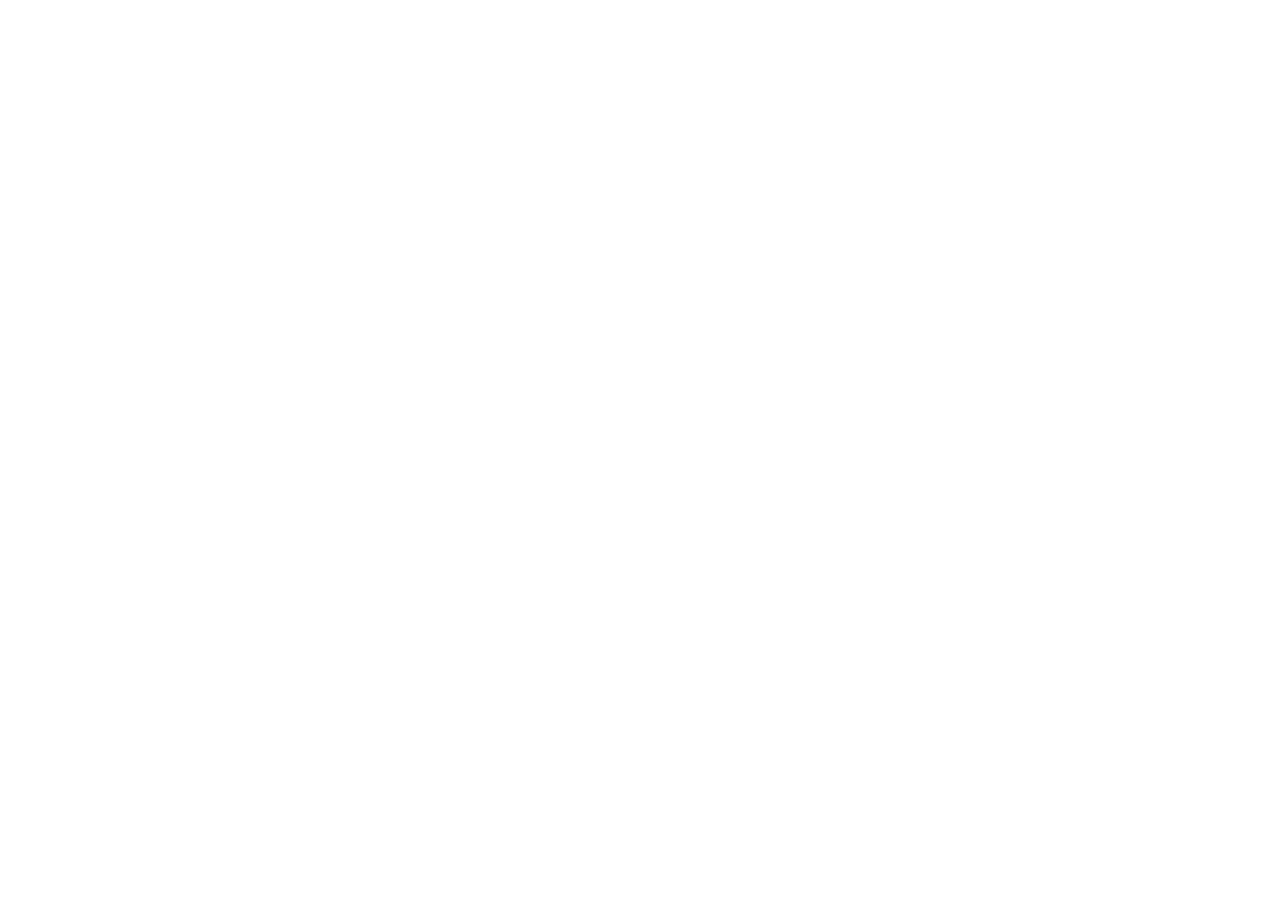
==== index.html @ d32818ec "Initial commit" ====
<!DOCTYPE html>
<html lang="ru">
<head>
	<meta charset="UTF-8">
	<meta name="viewport" content="width=device-width, initial-scale=1.0">
	<title>Veterinary Clinic</title>

	<link rel="stylesheet" href="css/normalize.css">
	<link rel="stylesheet" href="css/style.css">
	<!-- <link rel="stylesheet" href="css/style.min.css"> -->
</head>
<body class="body">
	

	<script src="js/script.js"></script>
</body>
</html>
---- css/style.css ----
/*fonts*/
@font-face {
    font-family: "Futura PT";
    src: url("../fonts/FuturaPT-Book.woff2") format("woff2"),
        url("../fonts/FuturaPT-Book.woff") format("woff");
    font-weight: 400;
    font-style: normal;
    font-display: swap;
}
@font-face {
    font-family: "Futura PT";
    src: url("../fonts/FuturaPT-Medium.woff2") format("woff2"),
        url("../fonts/FuturaPT-Medium.woff") format("woff");
    font-weight: 500;
    font-style: normal;
    font-display: swap;
}
@font-face {
    font-family: "Futura PT";
    src: url("../fonts/FuturaPT-Bold.woff2") format("woff2"),
        url("../fonts/FuturaPT-Bold.woff") format("woff");
    font-weight: 700;
    font-style: normal;
    font-display: swap;
}

/*general styles*/
.body {
	margin: 0;
	padding: 0;
	font-family: "Futura PT", "Arial", sans-serif;
	box-sizing: border-box;
}
*,
*::before,
*::after {
	box-sizing: inherit;
}
.container {
	max-width: 1350px;
	margin: 0 auto;
	padding: 0 20px;
}

/*body*/
---- css/style.min.css ----
/*minified css*/
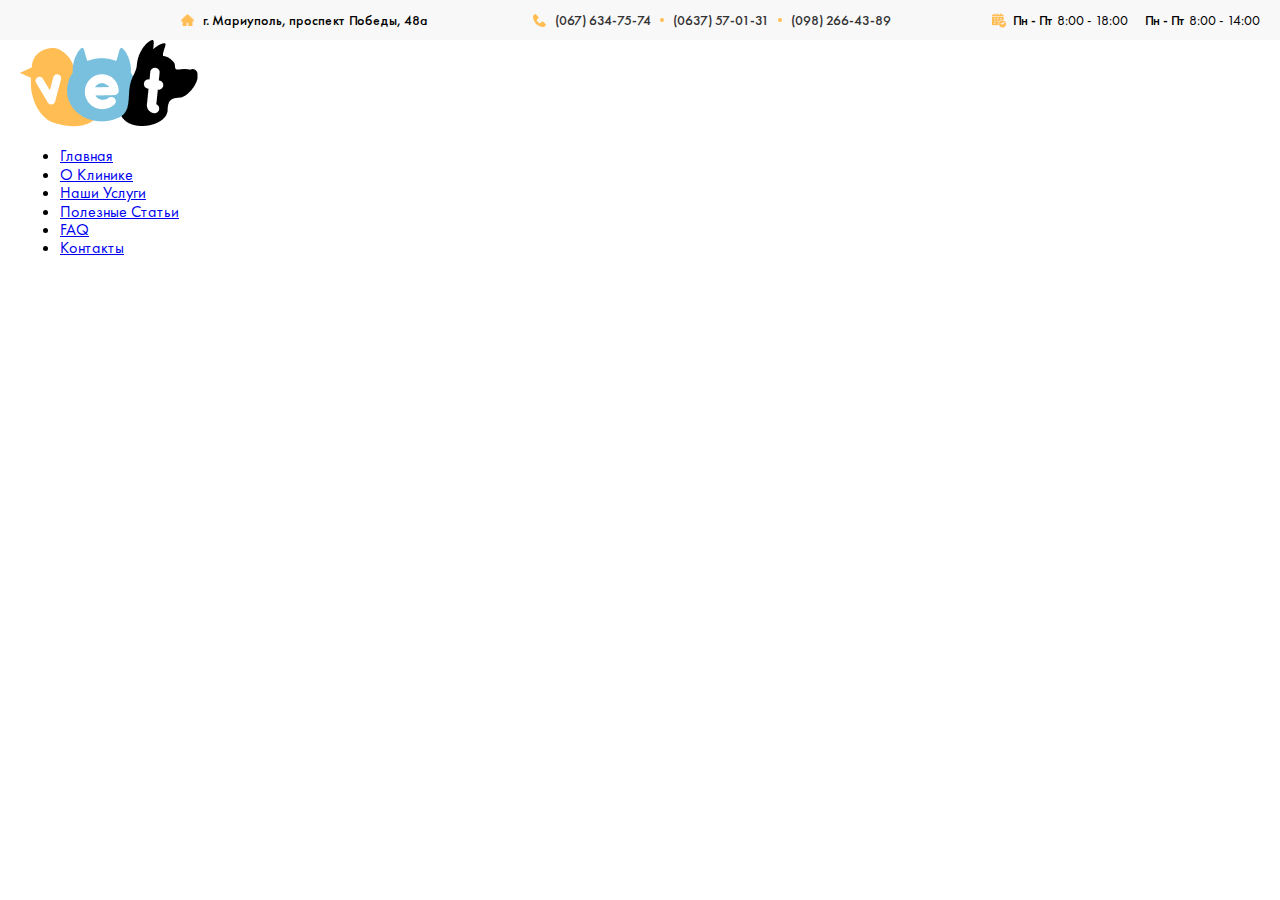
==== commit d3e0b841: "Add address section" ====
--- a/index.html
+++ b/index.html
@@ -10,7 +10,61 @@
 	<!-- <link rel="stylesheet" href="css/style.min.css"> -->
 </head>
 <body class="body">
-	
+	<header class="site-header">
+		<div class="site-header__address-work address-work">
+			<div class="container address-work__container">
+				<address class="address-work__address">г. Мариуполь, проспект Победы, 48а</address>
+				
+				<ul class="address-work__tel-list">
+					<li class="address-work__tel-item">
+						<a class="address-work__tel-link" href="tel:+0676347574">(067) 634-75-74</a>
+					</li>
+					<li class="address-work__tel-item">
+						<a class="address-work__tel-link" href="tel:+0637570131">(0637) 57-01-31</a>
+					</li>
+					<li class="address-work__tel-item">
+						<a class="address-work__tel-link" href="tel:+0982664389">(098) 266-43-89</a>
+					</li>
+				</ul><!-- End of address-work__tel-list -->
+
+				<div class="week-time-wrapper">
+					<p class="week-time"><span class="week">Пн - Пт</span> 8:00 - 18:00</p>
+					<p class="week-time"><span class="week">Пн - Пт</span> 8:00 - 14:00</p>
+				</div><!-- End of week-time-wrapper -->
+			</div><!-- End of container -->
+		</div><!-- End of address-work -->
+
+		<div class="site-nav">
+			<div class="container site-nav__container">
+				<div class="logo-wrapper logo">
+					<a class="logo__link" href="index.html">
+						<img class="logo__img" src="img/logo.png" srcset="img/logo.png 1x, img/logo@2x.png 2x" alt="Veterinary logo" width="178" height="87">
+					</a>
+				</div><!-- End of logo-wrapper -->
+
+				<ul class="header__list">
+					<li class="header__item">
+						<a class="header__link" href="#">Главная</a>
+					</li>
+					<li class="header__item">
+						<a class="header__link" href="#">О Клинике</a>
+					</li>
+					<li class="header__item">
+						<a class="header__link" href="#">Наши Услуги</a>
+					</li>
+					<li class="header__item">
+						<a class="header__link" href="#">Полезные Статьи</a>
+					</li>
+					<li class="header__item">
+						<a class="header__link" href="#">FAQ</a>
+					</li>
+					<li class="header__item">
+						<a class="header__link" href="#">Контакты</a>
+					</li>
+				</ul><!-- End of header__list -->
+			</div><!-- End of container -->
+		</div><!-- End of site-nav -->
+	</header><!-- End of site-header -->
 
 	<script src="js/script.js"></script>
 </body>
--- a/css/style.css
+++ b/css/style.css
@@ -25,6 +25,10 @@
 }
 
 /*general styles*/
+:root {
+	--main-yellow: #ffbd54;
+	--main-black: #333333;
+}
 .body {
 	margin: 0;
 	padding: 0;
@@ -39,7 +43,114 @@
 .container {
 	max-width: 1350px;
 	margin: 0 auto;
-	padding: 0 20px;
+	padding-left: 20px;
+	padding-right: 20px;
 }
 
-/*body*/+/*body*/
+.site-header__address-work {
+	background-color: #f9f8f8;
+}
+.address-work__container {
+	display: flex;
+	align-items: center;
+	justify-content: flex-end;
+	padding-top: 11px;
+	padding-bottom: 11px;
+}
+.address-work__address {
+	display: flex;
+	align-items: center;
+	margin-right: 105px;
+	font-style: normal;
+	font-size: 14px;
+	line-height: 18px;
+	font-weight: 500;
+}
+	.address-work__address::before {
+		content: "";
+		width: 13px;
+		height: 13px;
+		margin-right: 9px;
+		background-image: url("../img/home-icon.png");
+		background-repeat: no-repeat;
+		background-position: center;
+		-webkit-background-size: contain;
+		background-size: contain;
+	}
+.address-work__tel-list {
+	display: flex;
+	align-items: center;
+	padding: 0;
+	margin: 0;
+	margin-right: 100px;
+	list-style-type: none;
+}
+	.address-work__tel-list::before {
+		content: "";
+		width: 13px;
+		height: 13px;
+		margin-right: 9px;
+		background-image: url("../img/tel-icon.png");
+		background-repeat: no-repeat;
+		background-position: center;
+		-webkit-background-size: contain;
+		background-size: contain;
+	}
+.address-work__tel-item {
+	display: flex;
+	align-items: center;
+}
+	.address-work__tel-item:not(:last-child) {
+		margin-right: 9px;
+	}
+	.address-work__tel-item:nth-of-type(2)::before,
+	.address-work__tel-item:nth-of-type(3)::before {
+		content: "";
+		width: 4px;
+		height: 4px;
+		margin-right: 9px;
+		border-radius: 50%;
+		background-color: var(--main-yellow);
+	}
+.address-work__tel-link {
+	font-size: 14px;
+	line-height: 18px;
+	font-weight: 500;
+	color: var(--main-black);
+	text-decoration: none;
+}
+	.address-work__tel-link:hover {
+		color: var(--main-yellow);
+	}
+	.address-work__tel-link:active {
+		color: var(--main-black);
+		opacity: 0.5;
+	}
+.week-time-wrapper {
+	display: flex;
+	align-items: center;
+}
+	.week-time-wrapper::before {
+		content: "";
+		flex-shrink: 0;
+		width: 15px;
+		height: 15px;
+		margin-right: 7px;
+		background-image: url("../img/schedule.png");
+		background-repeat: no-repeat;
+		background-position: center;
+		-webkit-background-size: contain;
+		background-size: contain;
+	}
+.week-time {
+	margin: 0;
+	font-size: 14px;
+	line-height: 18px;
+}
+	.week-time:first-of-type {
+		margin-right: 17px;
+	}
+.week {
+	font-weight: 500;
+}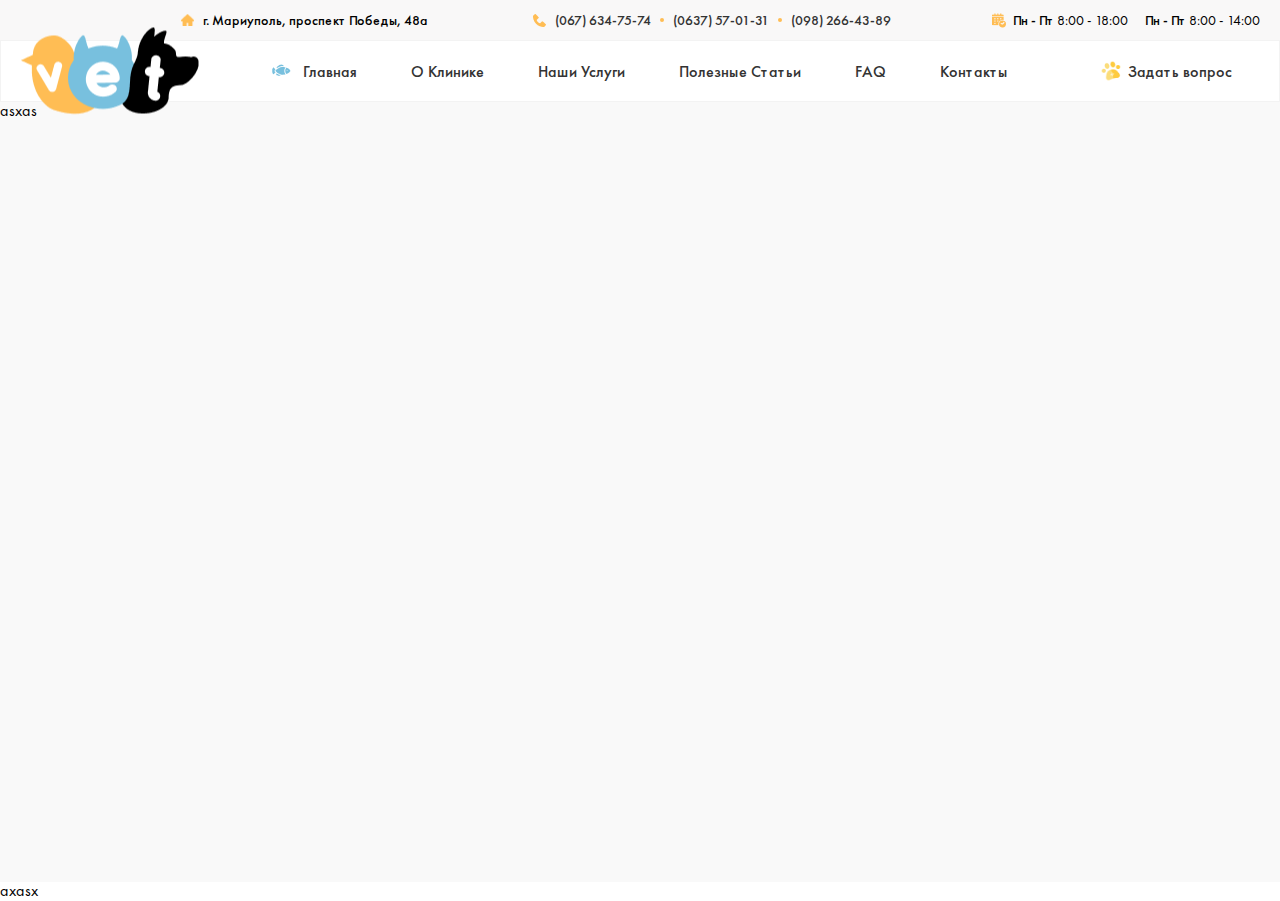
==== commit 9d33afba: "Add nav section" ====
--- a/index.html
+++ b/index.html
@@ -13,7 +13,7 @@
 	<header class="site-header">
 		<div class="site-header__address-work address-work">
 			<div class="container address-work__container">
-				<address class="address-work__address">г. Мариуполь, проспект Победы, 48а</address>
+				<address class="address-work__address header-address">г. Мариуполь, проспект Победы, 48а</address>
 				
 				<ul class="address-work__tel-list">
 					<li class="address-work__tel-item">
@@ -43,7 +43,7 @@
 				</div><!-- End of logo-wrapper -->
 
 				<ul class="header__list">
-					<li class="header__item">
+					<li class="header__item header__item--active">
 						<a class="header__link" href="#">Главная</a>
 					</li>
 					<li class="header__item">
@@ -62,10 +62,19 @@
 						<a class="header__link" href="#">Контакты</a>
 					</li>
 				</ul><!-- End of header__list -->
+
+				<a class="header__question" href="#">Задать вопрос</a>
 			</div><!-- End of container -->
 		</div><!-- End of site-nav -->
 	</header><!-- End of site-header -->
 
+	<main class="site-main">
+		asxas
+	</main><!-- End of site-main -->
+	
+	<footer class="site-footer">
+		axasx
+	</footer><!-- End of site-footer -->
 	<script src="js/script.js"></script>
 </body>
 </html>--- a/css/style.css
+++ b/css/style.css
@@ -28,8 +28,13 @@
 :root {
 	--main-yellow: #ffbd54;
 	--main-black: #333333;
+	--main-white: #ffffff;
+	height: 100%;
 }
 .body {
+	display: flex;
+	flex-direction: column;
+	height: 100%;
 	margin: 0;
 	padding: 0;
 	font-family: "Futura PT", "Arial", sans-serif;
@@ -48,6 +53,7 @@
 }
 
 /*body*/
+/*site-header*/
 .site-header__address-work {
 	background-color: #f9f8f8;
 }
@@ -81,6 +87,7 @@
 .address-work__tel-list {
 	display: flex;
 	align-items: center;
+	flex-wrap: wrap;
 	padding: 0;
 	margin: 0;
 	margin-right: 100px;
@@ -117,6 +124,7 @@
 	font-size: 14px;
 	line-height: 18px;
 	font-weight: 500;
+	white-space: nowrap;
 	color: var(--main-black);
 	text-decoration: none;
 }
@@ -130,6 +138,7 @@
 .week-time-wrapper {
 	display: flex;
 	align-items: center;
+	flex-wrap: wrap;
 }
 	.week-time-wrapper::before {
 		content: "";
@@ -147,10 +156,115 @@
 	margin: 0;
 	font-size: 14px;
 	line-height: 18px;
+	white-space: nowrap;
 }
 	.week-time:first-of-type {
 		margin-right: 17px;
 	}
 .week {
 	font-weight: 500;
+}
+
+/*site-nav*/
+.site-nav {
+	border: 1px solid #f3f3f3;
+	background-color: var(--main-white);
+}
+.site-nav__container {
+	display: flex;
+	justify-content: space-between;
+	align-items: center;
+}
+.logo {
+	position: relative;
+	flex-shrink: 0;
+	width: 184px;
+}
+.logo__link {
+	position: absolute;
+	top: 50%;
+	transform: translateY(-50%);
+}
+	.logo__link:hover {
+		opacity: 0.8;
+	}
+	.logo__link:active {
+		opacity: 0.5;
+	}
+.logo__img {
+	display: block;
+}
+.header__list {
+	display: flex;
+	flex-wrap: wrap;
+	align-items: center;
+	justify-content: center;
+	margin: 0;
+	margin-left: 15px;
+	margin-right: 15px;
+	padding: 0;
+	list-style-type: none;
+}
+	.header__item--active .header__link::before {
+		content: "";
+		width: 22px;
+		height: 22px;
+		margin-right: 12px;
+		background-image: url("../img/active-icon.png");
+		background-repeat: no-repeat;
+		-webkit-background-size: contain;
+		background-size: contain;
+		background-position: center;
+	}
+.header__link {
+	display: flex;
+	align-items: center;
+	padding: 19px 27px;
+	font-size: 16px;
+	line-height: 21px;
+	font-weight: 500;
+	color: var(--main-black);
+	text-decoration: none;
+}
+	.header__link:hover {
+		color: var(--main-black);
+		background-color: var(--main-yellow);
+	}
+	.header__link:active {
+		opacity: 0.5;
+	}
+.header__question {
+	display: flex;
+	align-items: center;
+	padding: 19px 27px;
+	font-size: 16px;
+	line-height: 21px;
+	font-weight: 500;
+	white-space: nowrap;
+	color: var(--main-black);
+	text-decoration: none;
+}
+	.header__question::before {
+		content: "";
+		width: 24px;
+		height: 22px;
+		margin-right: 5px;
+		background-image: url("../img/pet-foot-icon.png");
+		background-repeat: no-repeat;
+		-webkit-background-size: contain;
+		background-size: contain;
+		background-position: center;
+	}
+	.header__question:hover {
+		color: var(--main-white);
+		background-color: var(--main-black);
+	}
+	.header__question:active {
+		opacity: 0.5;
+	}
+
+/*site-main*/
+.site-main {
+	flex-grow: 1;
+	background-color: #f9f9f9;
 }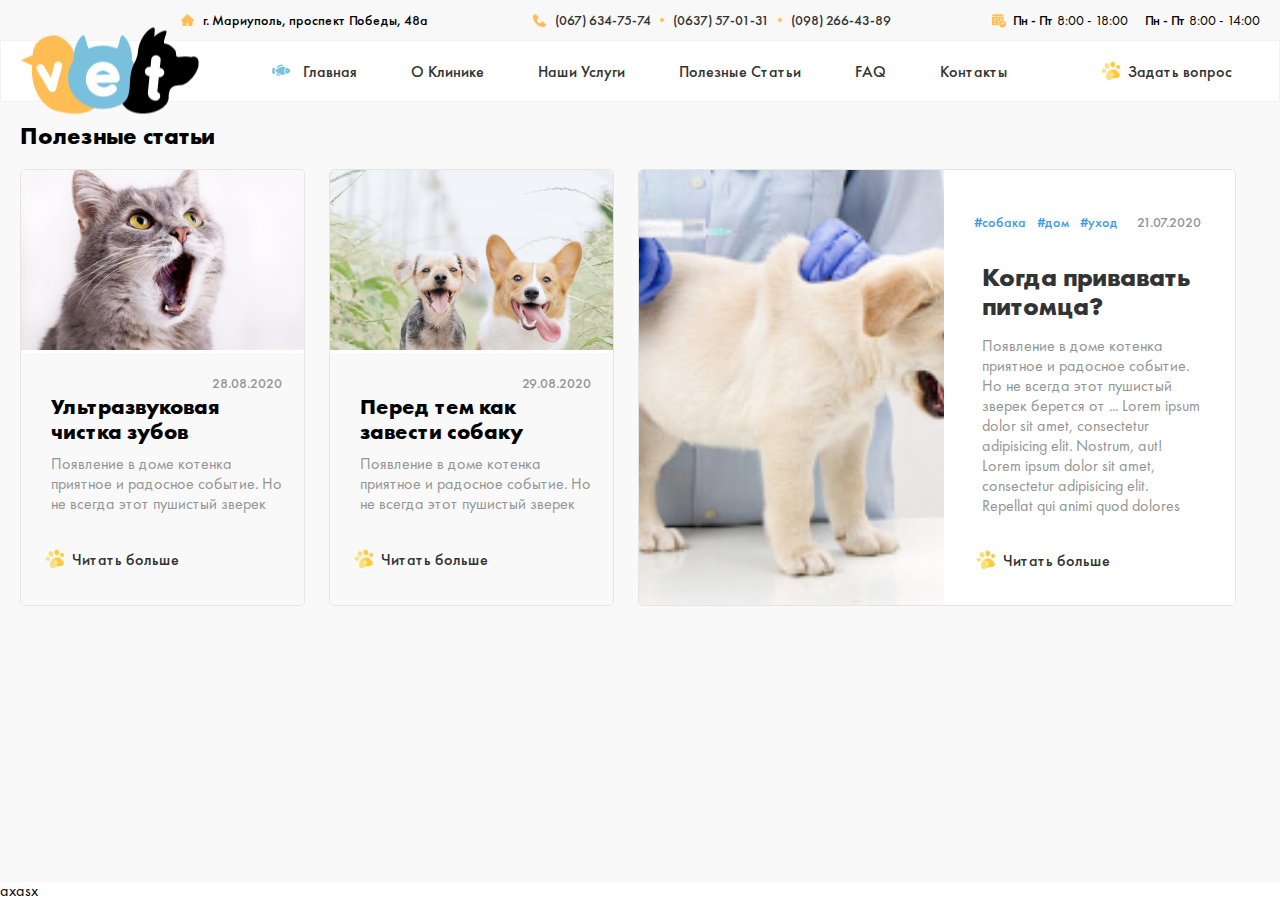
==== commit b152be93: "Add article section" ====
--- a/index.html
+++ b/index.html
@@ -69,12 +69,79 @@
 	</header><!-- End of site-header -->
 
 	<main class="site-main">
-		asxas
+		<div class="container">
+			<section class="news">
+				<h2 class="news__heading">Полезные статьи</h2>
+
+				<div class="news__wrapper">
+					<div class="news__box news__box--active1">
+						<div class="img-wrapper">
+							<img class="news__img" src="img/news-cat.jpg" srcset="img/news-cat.jpg 1x, img/news-cat@2x.jpg 2x" alt="News cat" width="305" height="180">
+						</div>
+
+						<article class="news__article article">
+							<h3 class="article__heading">Ультразвуковая чистка зубов</h3>
+							<div class="time-wrapper">
+								<div class="article__hash">
+									<a class="article__hash-link" href="#">#собака</a>
+									<a class="article__hash-link" href="#">#дом</a>
+									<a class="article__hash-link" href="#">#уход</a>
+								</div>
+								<time class="article__time" datetime="2020-08-28">28.08.2020</time>
+							</div>
+							<p class="article__text">Появление в доме котенка приятное и радосное событие. Но не всегда этот пушистый зверек берется от ... Lorem ipsum dolor sit amet, consectetur adipisicing elit. Nostrum, aut! Lorem ipsum dolor sit amet, consectetur adipisicing elit. Repellat qui animi quod dolores labore magni reprehenderit, error molestiae at, possimus porro perferendis iusto odit excepturi. Esse labore eligendi, dicta quidem at enim aliquid, quisquam veritatis magni minus a ipsum aperiam hic cum praesentium odit, iure repellat porro aut nulla ipsa rerum quia error amet accusamus. Corporis recusandae facilis animi aut praesentium at vero eaque fugit debitis unde, est? Perspiciatis atque error beatae possimus eveniet laboriosam quae sed facere, ratione corrupti.</p>
+							<a class="article__link" href="#">Читать больше</a>
+						</article>
+					</div><!-- End of news__box -->
+
+					<div class="news__box news__box--active1">
+						<div class="img-wrapper">
+							<img class="news__img" src="img/running-dogs.jpg" srcset="img/running-dogs.jpg 1x, img/running-dogs@2x.jpg 2x" alt="News cat" width="305" height="180">
+						</div>
+
+						<article class="news__article article">
+							<h3 class="article__heading">Перед тем как завести собаку</h3>
+							<div class="time-wrapper">
+								<div class="article__hash">
+									<a class="article__hash-link" href="#">#собака</a>
+									<a class="article__hash-link" href="#">#дом</a>
+									<a class="article__hash-link" href="#">#уход</a>
+								</div>
+								<time class="article__time" datetime="2020-08-29">29.08.2020</time>
+							</div>
+							<p class="article__text">Появление в доме котенка приятное и радосное событие. Но не всегда этот пушистый зверек берется от заводчиков, Бивают и ситуации когда животное находят на улице и дают ему теплый дом. И первым вопросом, который возникает у новых хозяев – как определить возраст котенка. Появление в доме котенка приятное и радосное событие.</p>
+							<a class="article__link" href="#">Читать больше</a>
+						</article>
+					</div><!-- End of news__box -->
+
+					<div class="news__box news__box--active">
+						<div class="img-wrapper">
+							<img class="news__img" src="img/yellow-puppy.jpg" srcset="img/yellow-puppy.jpg 1x, img/yellow-puppy@2x.jpg 2x" alt="News cat" width="305" height="180">
+						</div>
+
+						<article class="news__article article">
+							<h3 class="article__heading">Когда привавать питомца?</h3>
+							<div class="time-wrapper">
+								<div class="article__hash">
+									<a class="article__hash-link" href="#">#собака</a>
+									<a class="article__hash-link" href="#">#дом</a>
+									<a class="article__hash-link" href="#">#уход</a>
+								</div>
+								<time class="article__time" datetime="2020-07-21">21.07.2020</time>
+							</div>
+							<p class="article__text">Появление в доме котенка приятное и радосное событие. Но не всегда этот пушистый зверек берется от ... Lorem ipsum dolor sit amet, consectetur adipisicing elit. Nostrum, aut! Lorem ipsum dolor sit amet, consectetur adipisicing elit. Repellat qui animi quod dolores labore magni reprehenderit, error molestiae at, possimus porro perferendis iusto odit excepturi. Esse labore eligendi, dicta quidem at enim aliquid, quisquam veritatis magni minus a ipsum aperiam hic cum praesentium odit, iure repellat porro aut nulla ipsa rerum quia error amet accusamus. Corporis recusandae facilis animi aut praesentium at vero eaque fugit debitis unde, est? Perspiciatis atque error beatae possimus eveniet laboriosam quae sed facere, ratione corrupti.</p>
+							<a class="article__link" href="#">Читать больше</a>
+						</article>
+					</div><!-- End of news__box -->
+				</div><!-- End of news__wrapper -->
+			</section>
+		</div>
 	</main><!-- End of site-main -->
 	
 	<footer class="site-footer">
 		axasx
 	</footer><!-- End of site-footer -->
 	<script src="js/script.js"></script>
+
 </body>
 </html>--- a/css/style.css
+++ b/css/style.css
@@ -81,7 +81,6 @@
 		background-image: url("../img/home-icon.png");
 		background-repeat: no-repeat;
 		background-position: center;
-		-webkit-background-size: contain;
 		background-size: contain;
 	}
 .address-work__tel-list {
@@ -101,7 +100,6 @@
 		background-image: url("../img/tel-icon.png");
 		background-repeat: no-repeat;
 		background-position: center;
-		-webkit-background-size: contain;
 		background-size: contain;
 	}
 .address-work__tel-item {
@@ -149,7 +147,6 @@
 		background-image: url("../img/schedule.png");
 		background-repeat: no-repeat;
 		background-position: center;
-		-webkit-background-size: contain;
 		background-size: contain;
 	}
 .week-time {
@@ -212,7 +209,6 @@
 		margin-right: 12px;
 		background-image: url("../img/active-icon.png");
 		background-repeat: no-repeat;
-		-webkit-background-size: contain;
 		background-size: contain;
 		background-position: center;
 	}
@@ -251,7 +247,6 @@
 		margin-right: 5px;
 		background-image: url("../img/pet-foot-icon.png");
 		background-repeat: no-repeat;
-		-webkit-background-size: contain;
 		background-size: contain;
 		background-position: center;
 	}
@@ -267,4 +262,132 @@
 .site-main {
 	flex-grow: 1;
 	background-color: #f9f9f9;
+}
+
+/*news*/
+.news__wrapper {
+	display: flex;
+}
+.news__box {
+	display: flex;
+	flex-direction: column;
+	width: 305px;
+	margin-right: 24px;
+	background-color: var(--main-white);
+	border: 1px solid #e4e4e2;
+	border-radius: 5px;
+	overflow: hidden;
+}
+.news__img {
+	display: block;
+	width: 305px;
+	height: 180px;
+	object-fit: cover;
+	object-position: center center;
+}
+.news__article {
+	display: flex;
+	flex-direction: column;
+	padding: 21px 22px 35px;
+	background-color: #f9f9f9;
+}
+.time-wrapper {
+	order: -1;
+	display: flex;
+	align-items: center;
+	justify-content: space-between;
+}
+.article__hash-link {
+	display: none;
+	font-size: 14px;
+	line-height: 22px;
+	font-weight: 500;
+	color: #3d9cea;
+	text-decoration: none;
+	margin-right: 7px;
+}
+	.article__hash-link:last-child {
+		margin-right: 0;
+	}
+.article__time {
+	font-size: 14px;
+	line-height: 18px;
+	font-weight: 500;
+	color: #949494;
+}
+.article__heading	{
+	margin-top: 2px;
+	margin-bottom: 10px;
+	margin-left: 8px;
+	font-size: 22px;
+	line-height: 25px;
+	color: #000000;
+}
+.article__text {
+	max-height: 60px;
+	margin-top: 0;
+	margin-left: 8px;
+	margin-bottom: 34px;
+	font-size: 16px;
+	line-height: 20px;
+	color: #949494;
+	overflow: hidden;
+}
+.article__link {
+	display: flex;
+	align-items: center;
+	font-size: 16px;
+	line-height: 21px;
+	font-weight: 500;
+	color: var(--main-black);
+	text-decoration: none;
+}	
+	.article__link:hover {
+		color: var(--main-yellow);
+	}
+	.article__link:active {
+		opacity: 0.5;
+	}
+	.article__link::before {
+		content: "";
+		width: 24px;
+		height: 22px;
+		margin-right: 5px;
+		background-image: url("../img/pet-foot-icon.png");
+		background-repeat: no-repeat;
+		background-size: contain;
+		background-position: center;	
+	}
+
+/*active*/
+.img-wrapper {
+	width: 100%;
+	height: 100%;
+}
+.news__box--active {
+	flex-direction: row;
+	width: 640px;
+}
+.news__box--active .news__img {
+	display: block;
+	width: 305px;
+	height: 435px;
+}
+.news__box--active .article {
+	padding: 41px 34px 34px 30px;
+	background-color: var(--main-white);
+}
+.news__box--active .article__heading {
+	margin-top: 30px;
+	margin-bottom: 15px;
+	font-size: 26px;
+	line-height: 29px;
+	color: var(--main-black);
+}
+.news__box--active .article__hash-link {
+	display: inline-block;
+}
+.news__box--active .article__text {
+	max-height: 180px;
+	margin-bottom: 33px;
 }--- a/css/style.min.css
+++ b/css/style.min.css
@@ -1 +1,2 @@
-/*minified css*/+/*! normalize.css v8.0.1 | MIT License | github.com/necolas/normalize.css */html{line-height:1.15;-webkit-text-size-adjust:100%}body{margin:0}main{display:block}h1{font-size:2em;margin:.67em 0}hr{box-sizing:content-box;height:0;overflow:visible}pre{font-family:monospace,monospace;font-size:1em}a{background-color:transparent}abbr[title]{border-bottom:none;text-decoration:underline;text-decoration:underline dotted}b,strong{font-weight:bolder}code,kbd,samp{font-family:monospace,monospace;font-size:1em}small{font-size:80%}sub,sup{font-size:75%;line-height:0;position:relative;vertical-align:baseline}sub{bottom:-.25em}sup{top:-.5em}img{border-style:none}button,input,optgroup,select,textarea{font-family:inherit;font-size:100%;line-height:1.15;margin:0}button,input{overflow:visible}button,select{text-transform:none}[type=button],[type=reset],[type=submit],button{-webkit-appearance:button}[type=button]::-moz-focus-inner,[type=reset]::-moz-focus-inner,[type=submit]::-moz-focus-inner,button::-moz-focus-inner{border-style:none;padding:0}[type=button]:-moz-focusring,[type=reset]:-moz-focusring,[type=submit]:-moz-focusring,button:-moz-focusring{outline:1px dotted ButtonText}fieldset{padding:.35em .75em .625em}legend{box-sizing:border-box;color:inherit;display:table;max-width:100%;padding:0;white-space:normal}progress{vertical-align:baseline}textarea{overflow:auto}[type=checkbox],[type=radio]{box-sizing:border-box;padding:0}[type=number]::-webkit-inner-spin-button,[type=number]::-webkit-outer-spin-button{height:auto}[type=search]{-webkit-appearance:textfield;outline-offset:-2px}[type=search]::-webkit-search-decoration{-webkit-appearance:none}::-webkit-file-upload-button{-webkit-appearance:button;font:inherit}details{display:block}summary{display:list-item}template{display:none}[hidden]{display:none}
+@font-face{font-family:"Futura PT";src:url(../fonts/FuturaPT-Book.woff2) format("woff2"),url(../fonts/FuturaPT-Book.woff) format("woff");font-weight:400;font-style:normal;font-display:swap}@font-face{font-family:"Futura PT";src:url(../fonts/FuturaPT-Medium.woff2) format("woff2"),url(../fonts/FuturaPT-Medium.woff) format("woff");font-weight:500;font-style:normal;font-display:swap}@font-face{font-family:"Futura PT";src:url(../fonts/FuturaPT-Bold.woff2) format("woff2"),url(../fonts/FuturaPT-Bold.woff) format("woff");font-weight:700;font-style:normal;font-display:swap}:root{--main-yellow:#ffbd54;--main-black:#333333;--main-white:#ffffff;height:100%}.body{display:flex;flex-direction:column;height:100%;margin:0;padding:0;font-family:"Futura PT",Arial,sans-serif;box-sizing:border-box}*,::after,::before{box-sizing:inherit}.container{max-width:1350px;margin:0 auto;padding-left:20px;padding-right:20px}.site-header__address-work{background-color:#f9f8f8}.address-work__container{display:flex;align-items:center;justify-content:flex-end;padding-top:11px;padding-bottom:11px}.address-work__address{display:flex;align-items:center;margin-right:105px;font-style:normal;font-size:14px;line-height:18px;font-weight:500}.address-work__address::before{content:"";width:13px;height:13px;margin-right:9px;background-image:url(../img/home-icon.png);background-repeat:no-repeat;background-position:center;-webkit-background-size:contain;background-size:contain}.address-work__tel-list{display:flex;align-items:center;flex-wrap:wrap;padding:0;margin:0;margin-right:100px;list-style-type:none}.address-work__tel-list::before{content:"";width:13px;height:13px;margin-right:9px;background-image:url(../img/tel-icon.png);background-repeat:no-repeat;background-position:center;-webkit-background-size:contain;background-size:contain}.address-work__tel-item{display:flex;align-items:center}.address-work__tel-item:not(:last-child){margin-right:9px}.address-work__tel-item:nth-of-type(2)::before,.address-work__tel-item:nth-of-type(3)::before{content:"";width:4px;height:4px;margin-right:9px;border-radius:50%;background-color:var(--main-yellow)}.address-work__tel-link{font-size:14px;line-height:18px;font-weight:500;white-space:nowrap;color:var(--main-black);text-decoration:none}.address-work__tel-link:hover{color:var(--main-yellow)}.address-work__tel-link:active{color:var(--main-black);opacity:.5}.week-time-wrapper{display:flex;align-items:center;flex-wrap:wrap}.week-time-wrapper::before{content:"";flex-shrink:0;width:15px;height:15px;margin-right:7px;background-image:url(../img/schedule.png);background-repeat:no-repeat;background-position:center;-webkit-background-size:contain;background-size:contain}.week-time{margin:0;font-size:14px;line-height:18px;white-space:nowrap}.week-time:first-of-type{margin-right:17px}.week{font-weight:500}.site-nav{border:1px solid #f3f3f3;background-color:var(--main-white)}.site-nav__container{display:flex;justify-content:space-between;align-items:center}.logo{position:relative;flex-shrink:0;width:184px}.logo__link{position:absolute;top:50%;transform:translateY(-50%)}.logo__link:hover{opacity:.8}.logo__link:active{opacity:.5}.logo__img{display:block}.header__list{display:flex;flex-wrap:wrap;align-items:center;justify-content:center;margin:0;margin-left:15px;margin-right:15px;padding:0;list-style-type:none}.header__item--active .header__link::before{content:"";width:22px;height:22px;margin-right:12px;background-image:url(../img/active-icon.png);background-repeat:no-repeat;-webkit-background-size:contain;background-size:contain;background-position:center}.header__link{display:flex;align-items:center;padding:19px 27px;font-size:16px;line-height:21px;font-weight:500;color:var(--main-black);text-decoration:none}.header__link:hover{color:var(--main-black);background-color:var(--main-yellow)}.header__link:active{opacity:.5}.header__question{display:flex;align-items:center;padding:19px 27px;font-size:16px;line-height:21px;font-weight:500;white-space:nowrap;color:var(--main-black);text-decoration:none}.header__question::before{content:"";width:24px;height:22px;margin-right:5px;background-image:url(../img/pet-foot-icon.png);background-repeat:no-repeat;-webkit-background-size:contain;background-size:contain;background-position:center}.header__question:hover{color:var(--main-white);background-color:var(--main-black)}.header__question:active{opacity:.5}.site-main{flex-grow:1;background-color:#f9f9f9}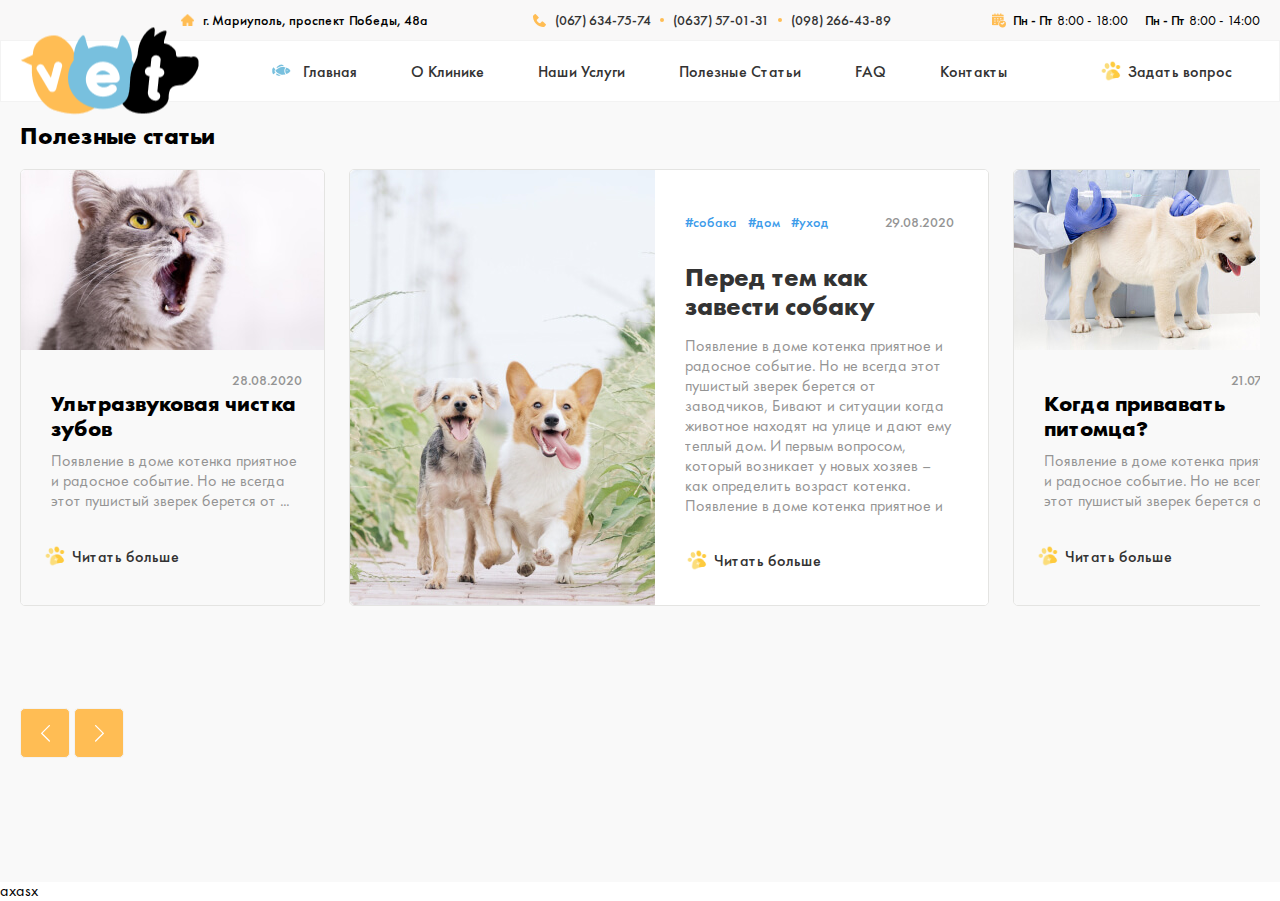
==== commit 679c2f59: "Add buttons" ====
--- a/index.html
+++ b/index.html
@@ -94,7 +94,7 @@
 						</article>
 					</div><!-- End of news__box -->
 
-					<div class="news__box news__box--active1">
+					<div class="news__box news__box--active">
 						<div class="img-wrapper">
 							<img class="news__img" src="img/running-dogs.jpg" srcset="img/running-dogs.jpg 1x, img/running-dogs@2x.jpg 2x" alt="News cat" width="305" height="180">
 						</div>
@@ -114,7 +114,7 @@
 						</article>
 					</div><!-- End of news__box -->
 
-					<div class="news__box news__box--active">
+					<div class="news__box news__box--active1">
 						<div class="img-wrapper">
 							<img class="news__img" src="img/yellow-puppy.jpg" srcset="img/yellow-puppy.jpg 1x, img/yellow-puppy@2x.jpg 2x" alt="News cat" width="305" height="180">
 						</div>
@@ -134,7 +134,16 @@
 						</article>
 					</div><!-- End of news__box -->
 				</div><!-- End of news__wrapper -->
-			</section>
+
+				<div class="buttons-wrapper">
+					<button class="button-left">
+						<span class="left-arrow"></span>
+					</button>
+					<button class="button-right">
+						<span class="right-arrow"></span>
+					</button>
+				</div>
+			</section><!-- End of news -->
 		</div>
 	</main><!-- End of site-main -->
 	
--- a/css/style.css
+++ b/css/style.css
@@ -267,8 +267,10 @@
 /*news*/
 .news__wrapper {
 	display: flex;
+	overflow-x: hidden;
 }
 .news__box {
+	flex-shrink: 0;
 	display: flex;
 	flex-direction: column;
 	width: 305px;
@@ -288,6 +290,7 @@
 .news__article {
 	display: flex;
 	flex-direction: column;
+	height: 100%;
 	padding: 21px 22px 35px;
 	background-color: #f9f9f9;
 }
@@ -358,11 +361,50 @@
 		background-size: contain;
 		background-position: center;	
 	}
+.buttons-wrapper {
+	margin-top: 102px;
+}
+.button-left,
+.button-right {
+	padding: 0;
+	background-color: transparent;
+	border: none;
+}
+.left-arrow,
+.right-arrow {
+	display: flex;
+	align-items: center;
+	justify-content: center;
+	width: 50px;
+	height: 50px;
+	background-color: #ffbd54;
+	border: 1px solid #f3f3f3;
+	border-radius: 5px;
+}
+	.left-arrow::before {
+		content: "";
+		width: 9px;
+		height: 17px;
+		background-image: url("../img/arrow-left.svg");
+		background-repeat: no-repeat;
+		background-position: center;
+		-webkit-background-size: contain;
+		background-size: contain;
+	}
+	.right-arrow::before {
+		content: "";
+		width: 9px;
+		height: 17px;
+		background-image: url("../img/arrow-right.svg");
+		background-repeat: no-repeat;
+		background-position: center;
+		-webkit-background-size: contain;
+		background-size: contain;
+	}
 
 /*active*/
 .img-wrapper {
 	width: 100%;
-	height: 100%;
 }
 .news__box--active {
 	flex-direction: row;
@@ -380,6 +422,7 @@
 .news__box--active .article__heading {
 	margin-top: 30px;
 	margin-bottom: 15px;
+	margin-left: 0;
 	font-size: 26px;
 	line-height: 29px;
 	color: var(--main-black);
@@ -389,5 +432,6 @@
 }
 .news__box--active .article__text {
 	max-height: 180px;
+	margin-left: 0;
 	margin-bottom: 33px;
 }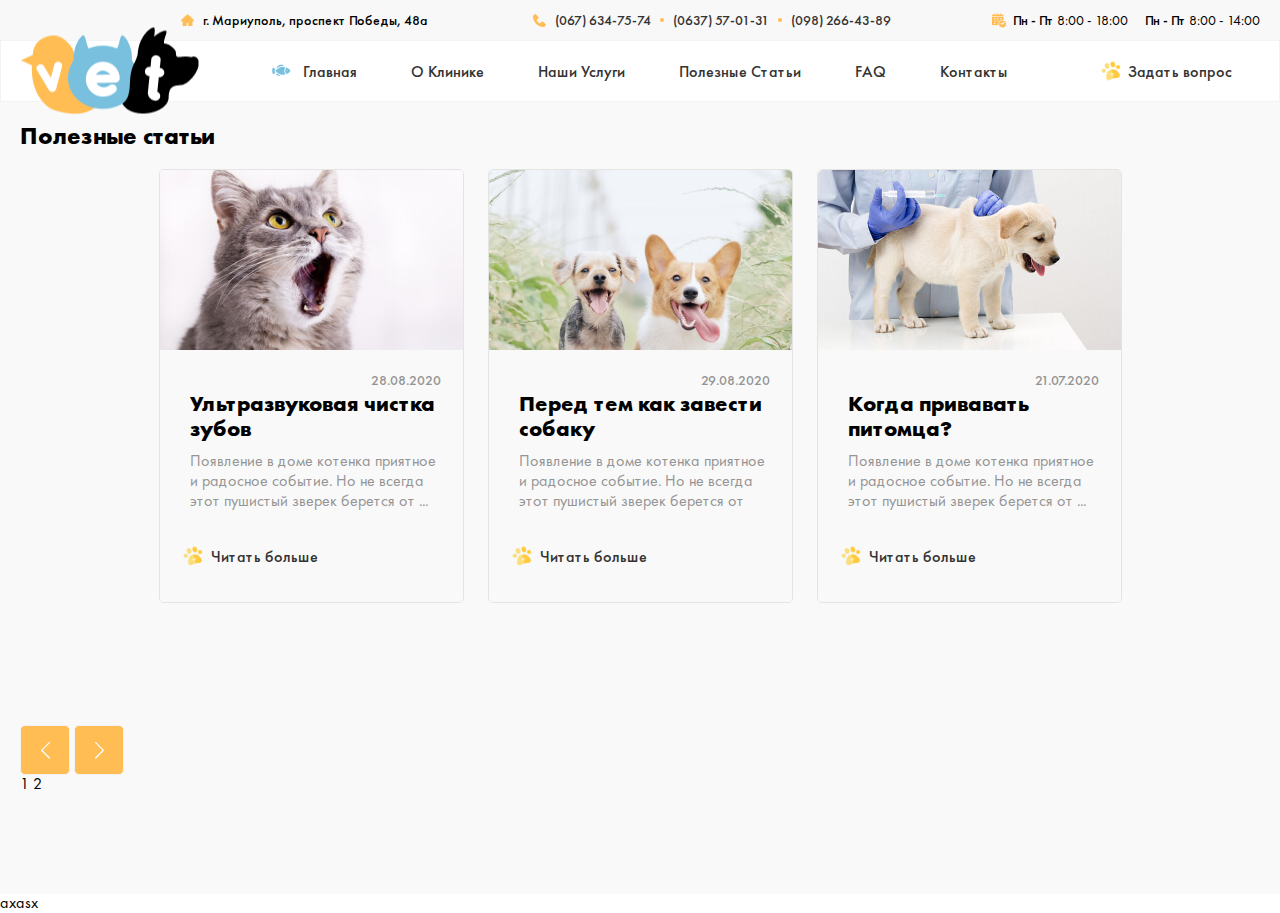
==== commit 0b6eccaf: "Make news list responsive" ====
--- a/index.html
+++ b/index.html
@@ -94,7 +94,7 @@
 						</article>
 					</div><!-- End of news__box -->
 
-					<div class="news__box news__box--active">
+					<div class="news__box news__box--active1">
 						<div class="img-wrapper">
 							<img class="news__img" src="img/running-dogs.jpg" srcset="img/running-dogs.jpg 1x, img/running-dogs@2x.jpg 2x" alt="News cat" width="305" height="180">
 						</div>
@@ -142,7 +142,14 @@
 					<button class="button-right">
 						<span class="right-arrow"></span>
 					</button>
+					
+					<div class="numbers">
+						<span class="numbers__first">1</span>
+
+						<span class="numbers__first">2</span>
+					</div>
 				</div>
+
 			</section><!-- End of news -->
 		</div>
 	</main><!-- End of site-main -->
--- a/css/style.css
+++ b/css/style.css
@@ -261,13 +261,17 @@
 /*site-main*/
 .site-main {
 	flex-grow: 1;
+	padding-bottom: 100px;
 	background-color: #f9f9f9;
 }
 
 /*news*/
 .news__wrapper {
 	display: flex;
-	overflow-x: hidden;
+	flex-wrap: wrap;
+	justify-content: center;
+	margin-right: -24px;
+	/*overflow-x: hidden;*/
 }
 .news__box {
 	flex-shrink: 0;
@@ -275,6 +279,7 @@
 	flex-direction: column;
 	width: 305px;
 	margin-right: 24px;
+	margin-bottom: 20px;
 	background-color: var(--main-white);
 	border: 1px solid #e4e4e2;
 	border-radius: 5px;
@@ -309,6 +314,12 @@
 	text-decoration: none;
 	margin-right: 7px;
 }
+	.article__hash-link:hover {
+		color: var(--main-yellow);
+	}
+	.article__hash-link:active {
+		opacity: 0.5;
+	}
 	.article__hash-link:last-child {
 		margin-right: 0;
 	}
@@ -369,7 +380,17 @@
 	padding: 0;
 	background-color: transparent;
 	border: none;
-}
+	cursor: pointer;
+}
+	.button-left:hover,
+	.button-right:hover {
+		box-shadow: 0px 4px 4px rgba(0, 0, 0, 0.1);
+	}
+	.button-left:active,
+	.button-right:active {
+		opacity: 0.5;
+		box-shadow: 0px 4px 4px rgba(0, 0, 0, 0.1);
+	}
 .left-arrow,
 .right-arrow {
 	display: flex;
@@ -434,4 +455,40 @@
 	max-height: 180px;
 	margin-left: 0;
 	margin-bottom: 33px;
+}
+
+/*responsive*/
+@media only screen and (max-width: 900px) {
+	.news__wrapper {
+		justify-content: center;
+	}
+	.news__box {
+		flex-direction: row;
+		width: 640px;
+		margin-left: 10px;
+		margin-right: 10px;
+	}
+	.news__img {
+		width: 305px;
+		height: 255px;
+		object-fit: cover;
+	}
+}
+
+@media only screen and (max-width: 700px) {
+	.news__box {
+		width: 550px;
+	}
+}
+
+@media only screen and (max-width: 600px) {
+	.news__box {
+		flex-direction: column;
+		width: 305px;
+	}
+	.news__img {
+		width: 305px;
+		height: 180px;
+		object-fit: cover;
+	}
 }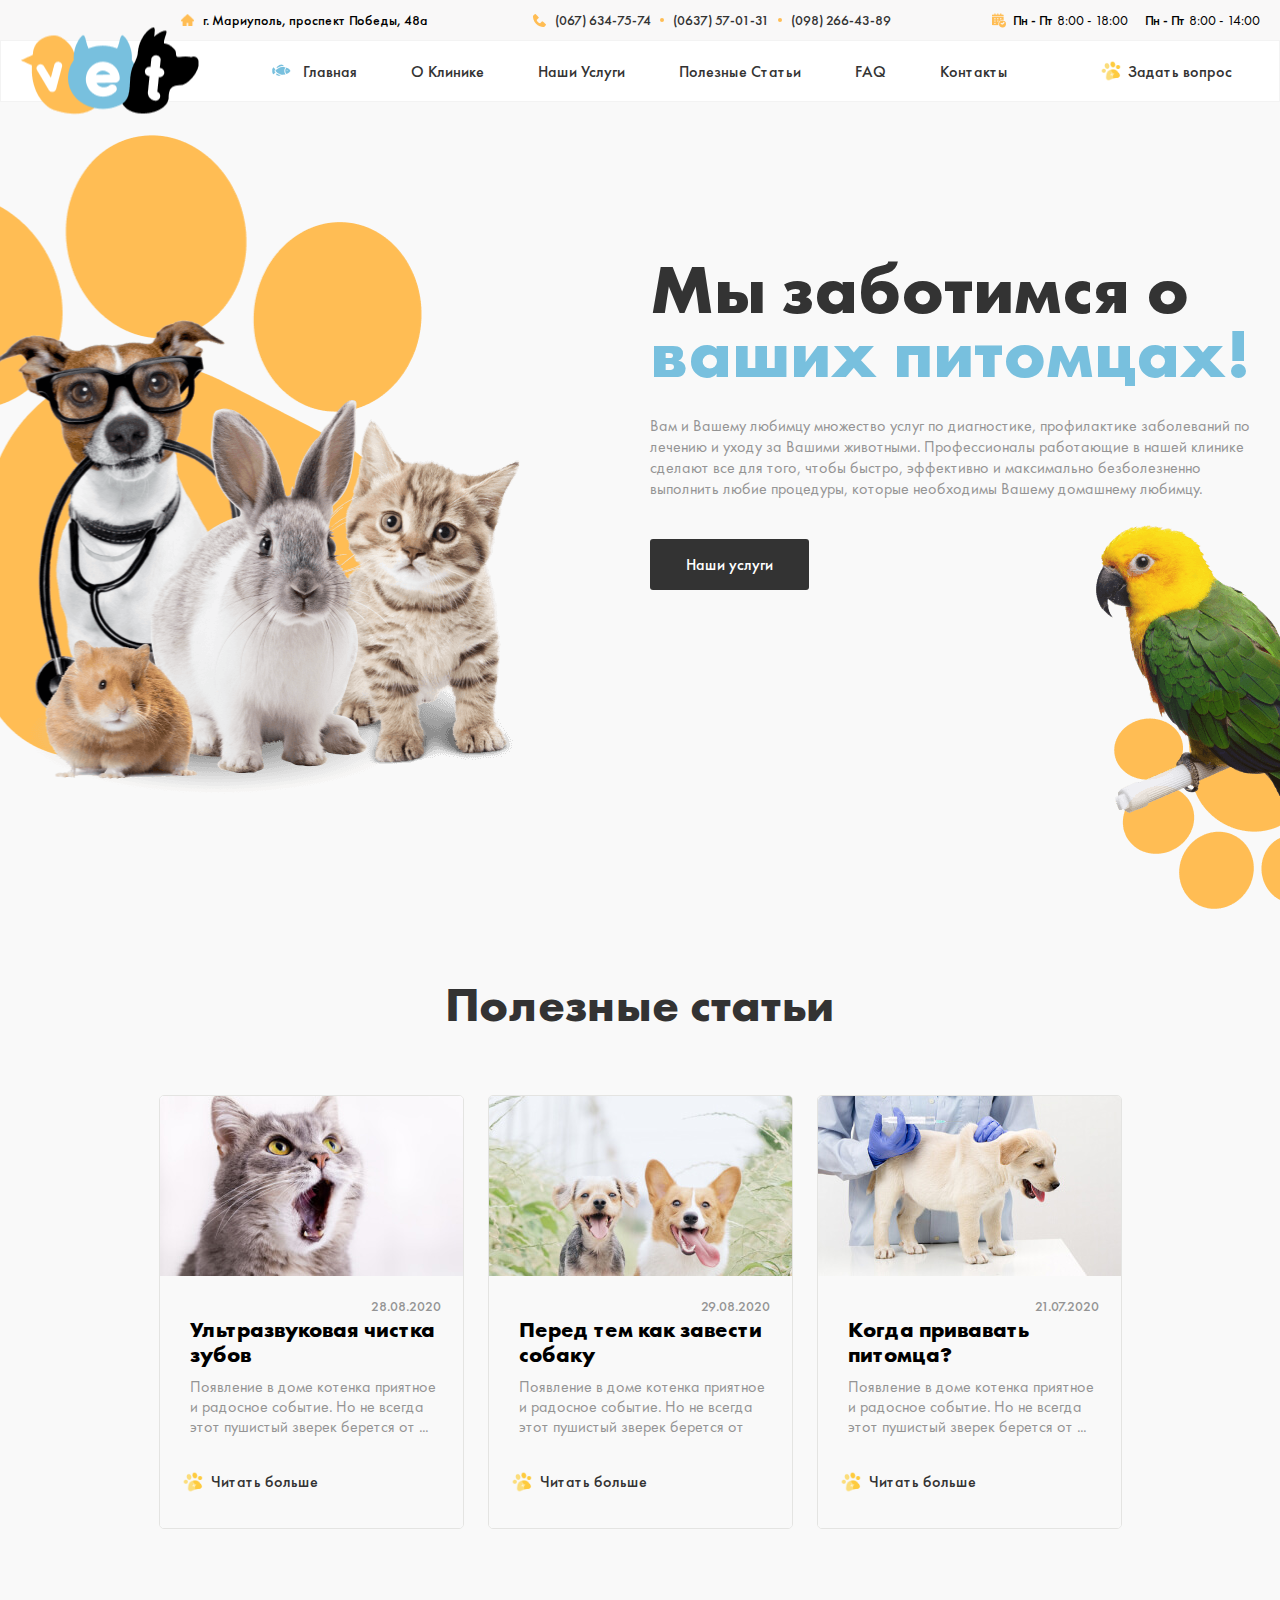
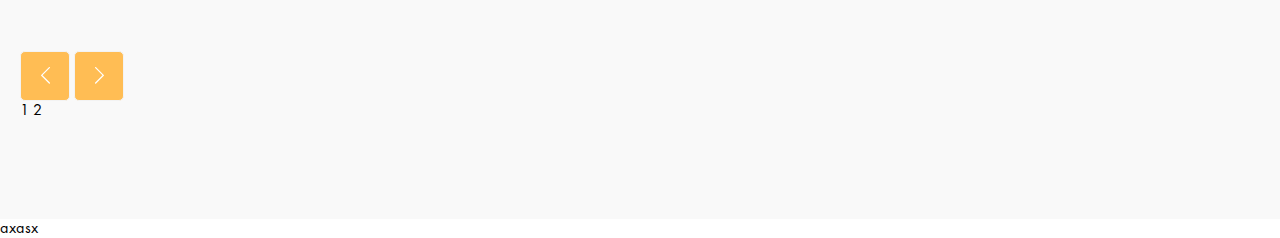
==== commit 5f5d842f: "Add hero section, make navbar responsive" ====
--- a/index.html
+++ b/index.html
@@ -16,13 +16,13 @@
 				<address class="address-work__address header-address">г. Мариуполь, проспект Победы, 48а</address>
 				
 				<ul class="address-work__tel-list">
-					<li class="address-work__tel-item">
+					<li class="address-work__tel-item address-work__tel-item-dot">
 						<a class="address-work__tel-link" href="tel:+0676347574">(067) 634-75-74</a>
 					</li>
-					<li class="address-work__tel-item">
+					<li class="address-work__tel-item address-work__tel-item-dot">
 						<a class="address-work__tel-link" href="tel:+0637570131">(0637) 57-01-31</a>
 					</li>
-					<li class="address-work__tel-item">
+					<li class="address-work__tel-item address-work__tel-item-dot">
 						<a class="address-work__tel-link" href="tel:+0982664389">(098) 266-43-89</a>
 					</li>
 				</ul><!-- End of address-work__tel-list -->
@@ -41,27 +41,32 @@
 						<img class="logo__img" src="img/logo.png" srcset="img/logo.png 1x, img/logo@2x.png 2x" alt="Veterinary logo" width="178" height="87">
 					</a>
 				</div><!-- End of logo-wrapper -->
-
-				<ul class="header__list">
-					<li class="header__item header__item--active">
-						<a class="header__link" href="#">Главная</a>
-					</li>
-					<li class="header__item">
-						<a class="header__link" href="#">О Клинике</a>
-					</li>
-					<li class="header__item">
-						<a class="header__link" href="#">Наши Услуги</a>
-					</li>
-					<li class="header__item">
-						<a class="header__link" href="#">Полезные Статьи</a>
-					</li>
-					<li class="header__item">
-						<a class="header__link" href="#">FAQ</a>
-					</li>
-					<li class="header__item">
-						<a class="header__link" href="#">Контакты</a>
-					</li>
-				</ul><!-- End of header__list -->
+				
+				<div class="navigation-list">
+					<button class="navigation-list__button burger">
+						<span class="burger__img"></span>
+					</button>
+					<ul class="header__list">
+						<li class="header__item header__item--active">
+							<a class="header__link" href="#">Главная</a>
+						</li>
+						<li class="header__item">
+							<a class="header__link" href="#">О Клинике</a>
+						</li>
+						<li class="header__item">
+							<a class="header__link" href="#">Наши Услуги</a>
+						</li>
+						<li class="header__item">
+							<a class="header__link" href="#">Полезные Статьи</a>
+						</li>
+						<li class="header__item">
+							<a class="header__link" href="#">FAQ</a>
+						</li>
+						<li class="header__item">
+							<a class="header__link" href="#">Контакты</a>
+						</li>
+					</ul><!-- End of header__list -->
+				</div>
 
 				<a class="header__question" href="#">Задать вопрос</a>
 			</div><!-- End of container -->
@@ -69,6 +74,16 @@
 	</header><!-- End of site-header -->
 
 	<main class="site-main">
+		<section class="hero">
+			<div class="container hero__container">
+				<div class="hero__inner">
+					<h1 class="hero__heading">Мы заботимся о <span class="blue-text">ваших питомцах!</span></h1>
+					<p class="hero__text">Вам и Вашему любимцу множество услуг по диагностике, профилактике заболеваний по лечению и уходу за Вашими животными. Профессионалы работающие в нашей клинике сделают все для того, чтобы быстро, эффективно и максимально безболезненно выполнить любие процедуры, которые необходимы Вашему домашнему любимцу.</p>
+					<a class="hero__link button button--dark" href="#services">Наши услуги</a>
+				</div>
+			</div>
+		</section><!-- End of hero -->
+
 		<div class="container">
 			<section class="news">
 				<h2 class="news__heading">Полезные статьи</h2>
--- a/css/style.css
+++ b/css/style.css
@@ -51,6 +51,28 @@
 	padding-left: 20px;
 	padding-right: 20px;
 }
+.blue-text {
+	color: #78c0de;
+}
+.button {
+	padding: 15px 36px;
+	font-size: 16px;
+	line-height: 21px;
+	font-weight: 500;
+	text-decoration: none;
+	border-radius: 3px;
+}
+.button--dark {
+	color: var(--main-white);
+	background-color: var(--main-black);
+}
+	.button--dark:hover {
+		color: var(--main-black);
+		background-color: var(--main-yellow);
+	}
+	.button--dark:active {
+		opacity: 0.5;
+	}
 
 /*body*/
 /*site-header*/
@@ -109,8 +131,7 @@
 	.address-work__tel-item:not(:last-child) {
 		margin-right: 9px;
 	}
-	.address-work__tel-item:nth-of-type(2)::before,
-	.address-work__tel-item:nth-of-type(3)::before {
+	.address-work__tel-item-dot::before {
 		content: "";
 		width: 4px;
 		height: 4px;
@@ -118,6 +139,9 @@
 		border-radius: 50%;
 		background-color: var(--main-yellow);
 	}
+	.address-work__tel-item-dot:first-child::before {
+		display: none;
+	}
 .address-work__tel-link {
 	font-size: 14px;
 	line-height: 18px;
@@ -190,6 +214,26 @@
 	}
 .logo__img {
 	display: block;
+}
+.navigation-list {
+	position: relative;
+}
+.burger {
+	display: none;
+	padding: 0;
+	background-color: transparent;
+	border: none;
+	cursor: pointer;
+}
+.burger__img {
+	display: flex;
+	width: 24px;
+	height: 24px;
+	background-image: url("../img/menu.svg");
+	-webkit-background-size: contain;
+	background-size: contain;
+	background-repeat: no-repeat;
+	background-position: center;
 }
 .header__list {
 	display: flex;
@@ -265,13 +309,51 @@
 	background-color: #f9f9f9;
 }
 
+/*hero*/
+.hero {
+	background-image: url("../img/hero-bg-left.png"), url("../img/hero-bg-right.png");
+	background-repeat: no-repeat;
+	-webkit-background-size: 823px 835px, 350px 430px;
+	background-size: 823px 835px, 350px 430px;
+	background-position: left calc(50% - 500px) top -100px, right calc(50% - 600px) bottom;
+}
+.hero__container {
+	display: flex;
+	justify-content: flex-end;
+}
+.hero__inner {
+	width: 610px;
+	padding-top: 155px;
+	padding-bottom: 380px;
+}
+.hero__heading {
+	margin: 0;
+	margin-bottom: 30px;
+	font-size: 70px;
+	line-height: 64px;
+	color: var(--main-black);
+}
+.hero__text {
+	margin: 0;
+	margin-bottom: 55px;
+	font-size: 16px;
+	line-height: 21px;
+	color: #949494;
+}
+
 /*news*/
 .news__wrapper {
 	display: flex;
 	flex-wrap: wrap;
 	justify-content: center;
 	margin-right: -24px;
-	/*overflow-x: hidden;*/
+}
+.news__heading {
+	font-size: 48px;
+	line-height: 20px;
+	text-align: center;
+	color: var(--main-black);
+	margin-bottom: 80px;
 }
 .news__box {
 	flex-shrink: 0;
@@ -458,6 +540,105 @@
 }
 
 /*responsive*/
+@media only screen and (max-width: 1230px) {
+	.address-work__container {
+		justify-content: space-between;
+	}
+	.address-work__address,
+	.address-work__tel-list {
+		margin-right: 0;
+	}
+	.logo-wrapper {
+		width: 120px;
+	}
+	.logo_link {
+		position: static;
+	}
+	.logo__img {
+		width: 90px;
+		height: auto;
+	}
+}
+
+@media only screen and (max-width: 1150px) {
+	/*site-nav*/
+	.site-nav__container {
+		justify-content: flex-start;
+	}
+	.navigation-list {
+		margin: 0 20px;
+	}
+		.navigation-list:hover .header__list {
+			display: flex;
+		}
+	.burger {
+		display: block;
+	}
+	.header__list {
+		position: absolute;
+		top: 100%;
+		left: 0;
+		display: none;
+		transform: translateX(-50%);
+		background-color: var(--main-white);
+		flex-direction: column;
+		border-radius: 5px;
+		box-shadow: 0 0 5px rgba(0, 0, 0, 0.1);
+		overflow: hidden;
+	}
+	.header__item {
+		display: flex;
+		width: 100%;
+	}
+	.header__link {
+		display: flex;
+		white-space: nowrap;
+		width: 100%;
+	}
+	.header__question {
+		padding: 14px 22px;
+	}
+
+	/*hero*/
+	.hero {
+		background-image: url("../img/hero-bg-right.png");
+		background-position: left center;
+		background-repeat: no-repeat;
+		-webkit-background-size: 350px 430px;
+		background-size: 350px 430px;
+	}
+	.hero__inner {
+		padding: 70px 0;
+	}
+}
+
+@media only screen and (max-width: 970px) {
+	.hero {
+		background-image: none;
+	}
+	.hero__inner {
+		width: auto;
+		max-width: 950px;
+		padding-left: 20px;
+		padding-right: 20px;
+	}
+}
+
+@media only screen and (max-width: 945px) {
+	.address-work__tel-list {
+		flex-direction: column;
+	}
+	.address-work__tel-list::before {
+		display: none;
+	}
+	.address-work__tel-item-dot:first-child::before {
+		display: flex;
+	}
+	.address-work__tel-item:not(:last-child) {
+    margin-right: 0;
+	}
+}
+
 @media only screen and (max-width: 900px) {
 	.news__wrapper {
 		justify-content: center;
@@ -475,9 +656,22 @@
 	}
 }
 
+@media only screen and (max-width: 725px) {
+	.site-header__address-work {
+		display: none;
+	}
+}
+
 @media only screen and (max-width: 700px) {
 	.news__box {
 		width: 550px;
+	}
+}
+
+@media only screen and (max-width: 680px) {
+	.hero__heading {
+		font-size: 48px;
+		line-height: 1;
 	}
 }
 
@@ -491,4 +685,26 @@
 		height: 180px;
 		object-fit: cover;
 	}
+}
+
+@media only screen and (max-width: 400px) {
+	.site-nav {
+	}
+	.site-nav__container {
+		display: flex;
+		justify-content: space-between;
+		padding-top: 14px;
+		padding-bottom: 14px;
+	}
+	.navigation-list {
+		margin: 0;
+	}
+	.header__list {
+		left: auto;
+		right: -14px;
+		transform: translateX(0);
+	}
+	.header__question {
+		display: none;
+	}
 }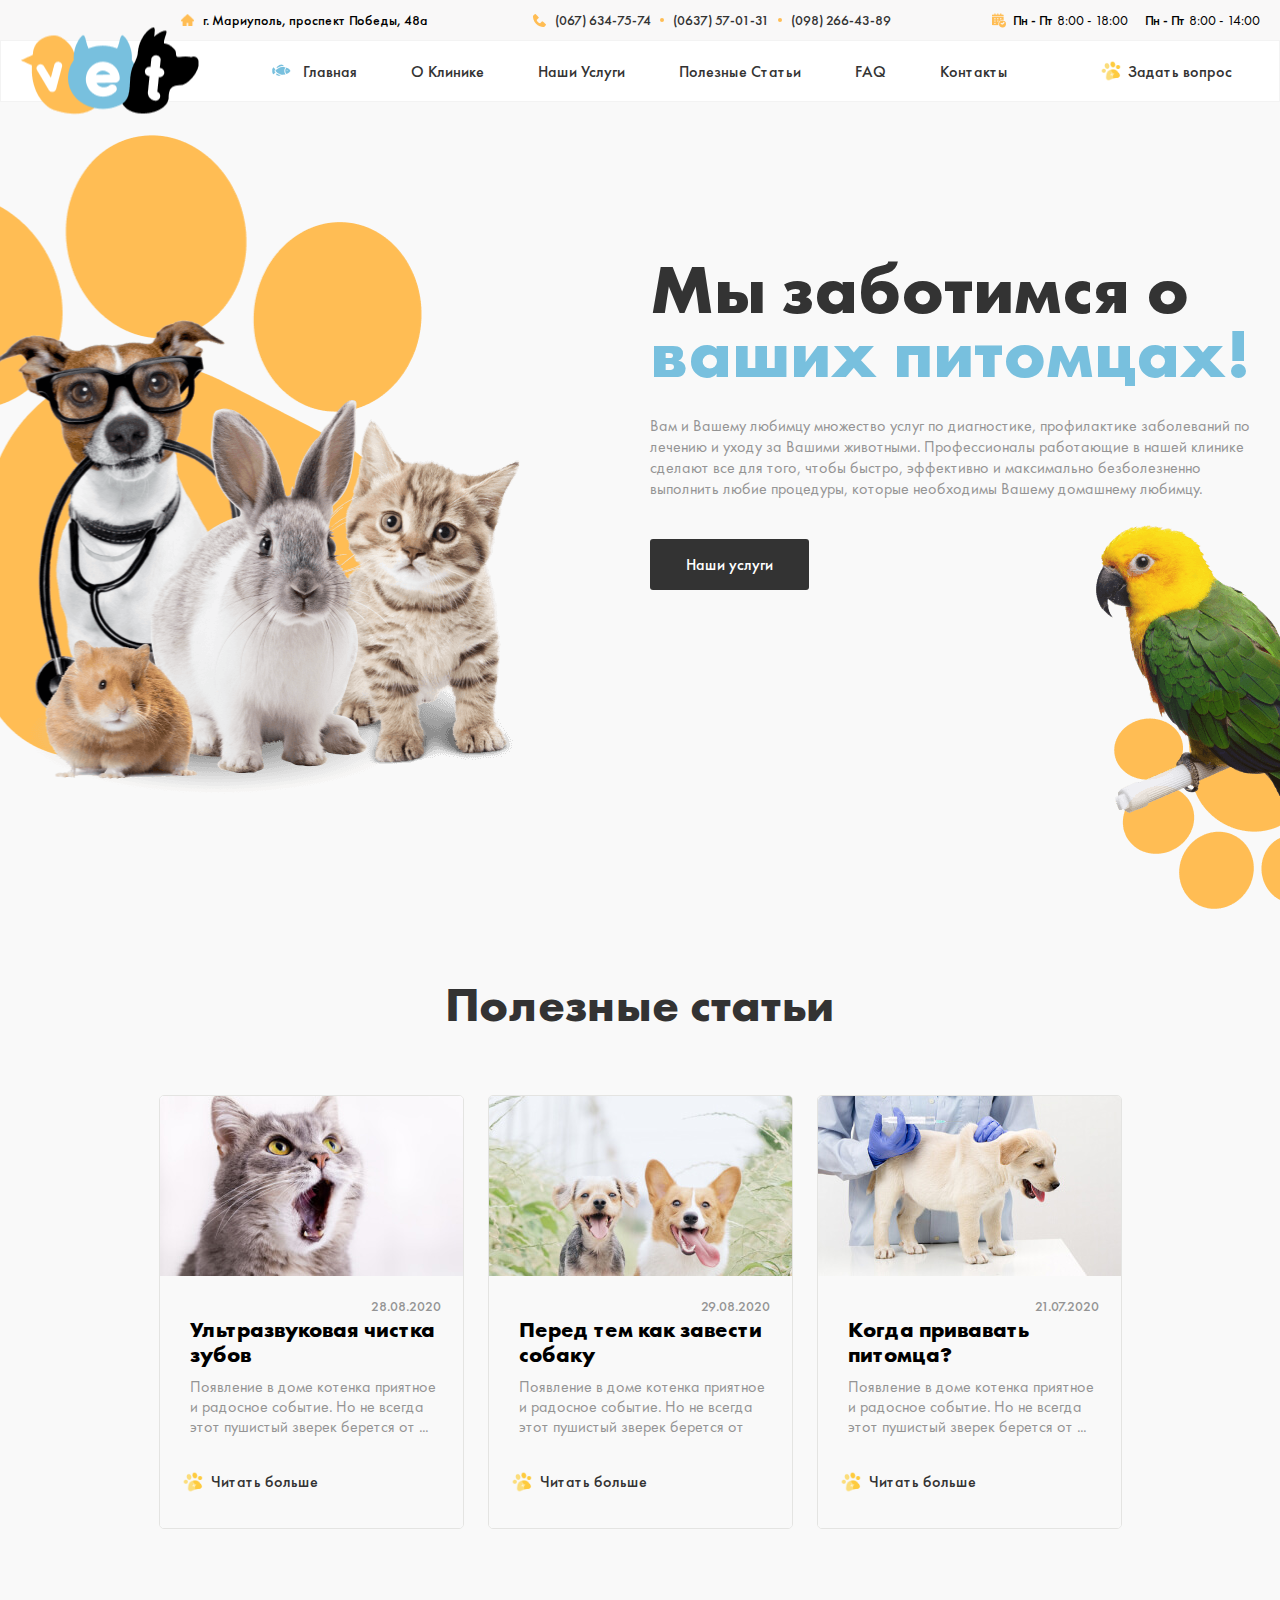
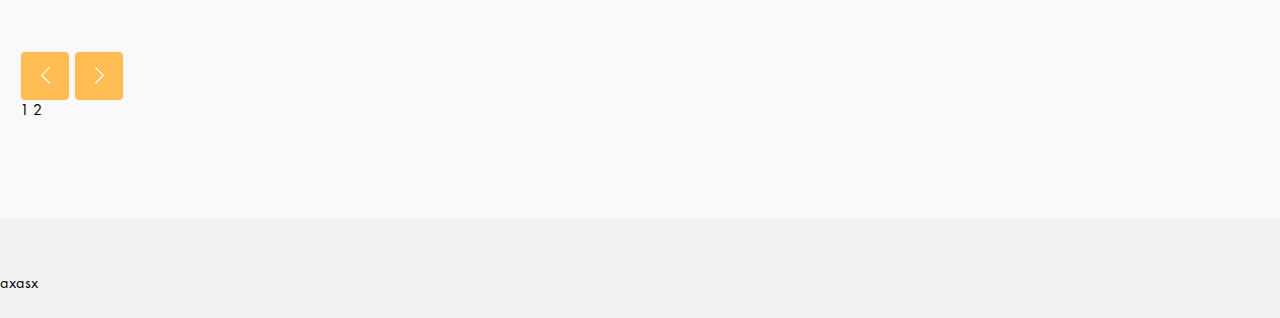
==== commit f2dc1b61: "Add intro and services list sections" ====
--- a/index.html
+++ b/index.html
@@ -43,18 +43,18 @@
 				</div><!-- End of logo-wrapper -->
 				
 				<div class="navigation-list">
-					<button class="navigation-list__button burger">
+					<button class="navigation-list__button burger" aria-label="Menu button" type="button">
 						<span class="burger__img"></span>
 					</button>
 					<ul class="header__list">
 						<li class="header__item header__item--active">
-							<a class="header__link" href="#">Главная</a>
+							<a class="header__link" href="index.html">Главная</a>
 						</li>
 						<li class="header__item">
 							<a class="header__link" href="#">О Клинике</a>
 						</li>
 						<li class="header__item">
-							<a class="header__link" href="#">Наши Услуги</a>
+							<a class="header__link" href="services.html">Наши Услуги</a>
 						</li>
 						<li class="header__item">
 							<a class="header__link" href="#">Полезные Статьи</a>
@@ -166,7 +166,8 @@
 				</div>
 
 			</section><!-- End of news -->
-		</div>
+		</div><!-- End of container -->
+
 	</main><!-- End of site-main -->
 	
 	<footer class="site-footer">
--- a/css/style.css
+++ b/css/style.css
@@ -29,6 +29,8 @@
 	--main-yellow: #ffbd54;
 	--main-black: #333333;
 	--main-white: #ffffff;
+	--main-blue: #78c0de;
+	--light-gray: #f3f3f3;
 	height: 100%;
 }
 .body {
@@ -51,8 +53,18 @@
 	padding-left: 20px;
 	padding-right: 20px;
 }
+.visually-hidden {
+	position: absolute !important;
+	clip: rect(1px 1px 1px 1px);
+	clip: rect(1px, 1px, 1px, 1px);
+	padding:0 !important;
+	border:0 !important;
+	height: 1px !important; 
+	width: 1px !important; 
+	overflow: hidden;
+}
 .blue-text {
-	color: #78c0de;
+	color: var(--main-blue);
 }
 .button {
 	padding: 15px 36px;
@@ -188,7 +200,7 @@
 
 /*site-nav*/
 .site-nav {
-	border: 1px solid #f3f3f3;
+	border: 1px solid var(--light-gray);
 	background-color: var(--main-white);
 }
 .site-nav__container {
@@ -481,7 +493,7 @@
 	width: 50px;
 	height: 50px;
 	background-color: #ffbd54;
-	border: 1px solid #f3f3f3;
+	border: 1px solid var(--light-gray);
 	border-radius: 5px;
 }
 	.left-arrow::before {
@@ -539,7 +551,162 @@
 	margin-bottom: 33px;
 }
 
-/*responsive*/
+/*site-footer*/
+.site-footer {
+	padding-top: 55px;
+	padding-bottom: 25px;
+	background-color: var(--light-gray);
+}
+.site-footer__top {
+	display: flex;
+	align-items: flex-start;
+}
+.site-footer__list {
+	margin: 0;
+	padding: 0;
+	list-style-type: none;
+}
+.site-footer__item:not(:last-child) {
+	margin-bottom: 14px;
+}
+.site-footer__link {
+	font-size: 16px;
+	line-height: 20px;
+	font-weight: 500;
+	color: var(--main-black);
+	text-decoration: none;
+}
+
+/*===SERVICES PAGE===*/
+.intro {
+	padding-top: 110px;
+	padding-bottom: 140px;
+	background-image: url("../img/green-parrot.png");
+	-webkit-background-size: 428px 435px;
+	background-size: 428px 435px;
+	background-repeat: no-repeat;
+	background-position: center right calc(50% - 500px);
+}
+.intro-container {
+	display: flex;
+	justify-content: flex-start;
+}
+.intro-wrapper {
+	width: 450px;
+	margin-left: 145px;
+}
+.intro__heading {
+	margin: 0;
+	margin-bottom: 21px;
+	font-size: 70px;
+	line-height: 64px;
+	color: var(--main-black);
+}
+.intro__text {
+	font-size: 16px;
+	line-height: 20px;
+	color: #949494;
+}
+.our-servises__list {
+	display: flex;
+	flex-wrap: wrap;
+	justify-content: space-between;
+	margin: 0;
+	margin-left: -15px;
+	padding: 0;
+	list-style-type: none;
+}
+.our-servises__item {
+	width: 305px;
+	margin-bottom: 32px;
+	padding: 58px 53px 45px;
+	border-radius: 5px 5px 0 0;
+	background-color: var(--main-white);
+}
+.service {
+	display: flex;
+	flex-direction: column;
+	align-items: flex-start;
+	margin-left: 15px;
+}
+	.service:hover {
+		box-shadow: 0 0 8px rgba(0, 0, 0, 0.2);
+	}
+	.service::before {
+		content: "";		
+		width: 77px;
+		height: 77px;
+		background-repeat: no-repeat;
+		background-position: left top;
+		-webkit-background-size: contain;
+		background-size: contain;
+	}
+	.service--doctor-male::before {
+		background-image: url("../img/doctor-male.png");
+	}
+	.service--dog-with-female::before {
+		background-image: url("../img/dog-with-female.png");
+	}
+	.service--dog-injection::before {
+		background-image: url("../img/dog-injection.png");
+	}
+	.service--dog-lupa::before {
+		background-image: url("../img/dog-lupa.png");
+	}
+	.service--micro::before {
+		background-image: url("../img/micro.png");
+	}
+	.service--two-dog::before {
+		background-image: url("../img/two-dog.png");
+	}
+	.service--uzi::before {
+		background-image: url("../img/uzi.png");
+	}
+	.service--injection::before {
+		background-image: url("../img/injection.png");
+	}
+	.service--calendar::before {
+		background-image: url("../img/calendar.png");
+	}
+	.service--pills::before {
+		background-image: url("../img/pills.png");
+	}
+	.service--teeth::before {
+		background-image: url("../img/teeth.png");
+	}
+	.service--med-kit::before {
+		background-image: url("../img/med-kit.png");
+	}
+.service__heading {
+	margin: 0;
+	margin-top: 22px;
+	font-size: 30px;
+	line-height: 34px;
+	color: var(--main-black);
+	word-break: break-all;
+}
+.service__text {
+	margin-top: 14px;
+	margin-bottom: 26px;
+	font-size: 16px;
+	line-height: 20px;
+	color: #949494;
+}
+.service__link {
+	color: var(--main-white);
+}
+	.service__link:hover {
+		background-color: var(--main-black)!important;
+	}
+	.service:nth-child(odd) .service__link {
+		background-color: var(--main-blue);
+	}
+	.service:nth-child(even) .service__link {
+		background-color: var(--main-yellow);
+	}
+
+
+/*===RESPONSIVE===*/
 @media only screen and (max-width: 1230px) {
 	.address-work__container {
 		justify-content: space-between;
@@ -610,6 +777,19 @@
 	.hero__inner {
 		padding: 70px 0;
 	}
+
+	/*news*/
+	.news__wrapper {
+		margin-right: 0;
+	}
+
+	/*===services page===*/
+	.intro {
+		background-position: center right calc(50% - 300px);
+	}
+	.intro-wrapper {
+		margin-left: 0;
+	}
 }
 
 @media only screen and (max-width: 970px) {
@@ -660,6 +840,19 @@
 	.site-header__address-work {
 		display: none;
 	}
+	
+	/*===services page===*/
+	.intro-container {
+		justify-content: center;
+	}
+	.intro {
+		padding-top: 90px;
+		padding-bottom: 90px;
+		background-image: none;
+	}
+	.intro__heading {
+		font-size: 55px;
+	}
 }
 
 @media only screen and (max-width: 700px) {
@@ -672,6 +865,18 @@
 	.hero__heading {
 		font-size: 48px;
 		line-height: 1;
+	}
+	.news__heading {
+		font-size: 34px;
+		line-height: 1.2;
+	}
+
+	/*===services page===*/
+	.our-servises__list {
+		justify-content: center;
+	}
+	.service {
+		width: 400px;
 	}
 }
 
@@ -707,4 +912,10 @@
 	.header__question {
 		display: none;
 	}
+}
+
+@media only screen and (min-width: 700px) and (max-width: 980px) {
+	.our-servises__list {
+		justify-content: center;
+	}
 }